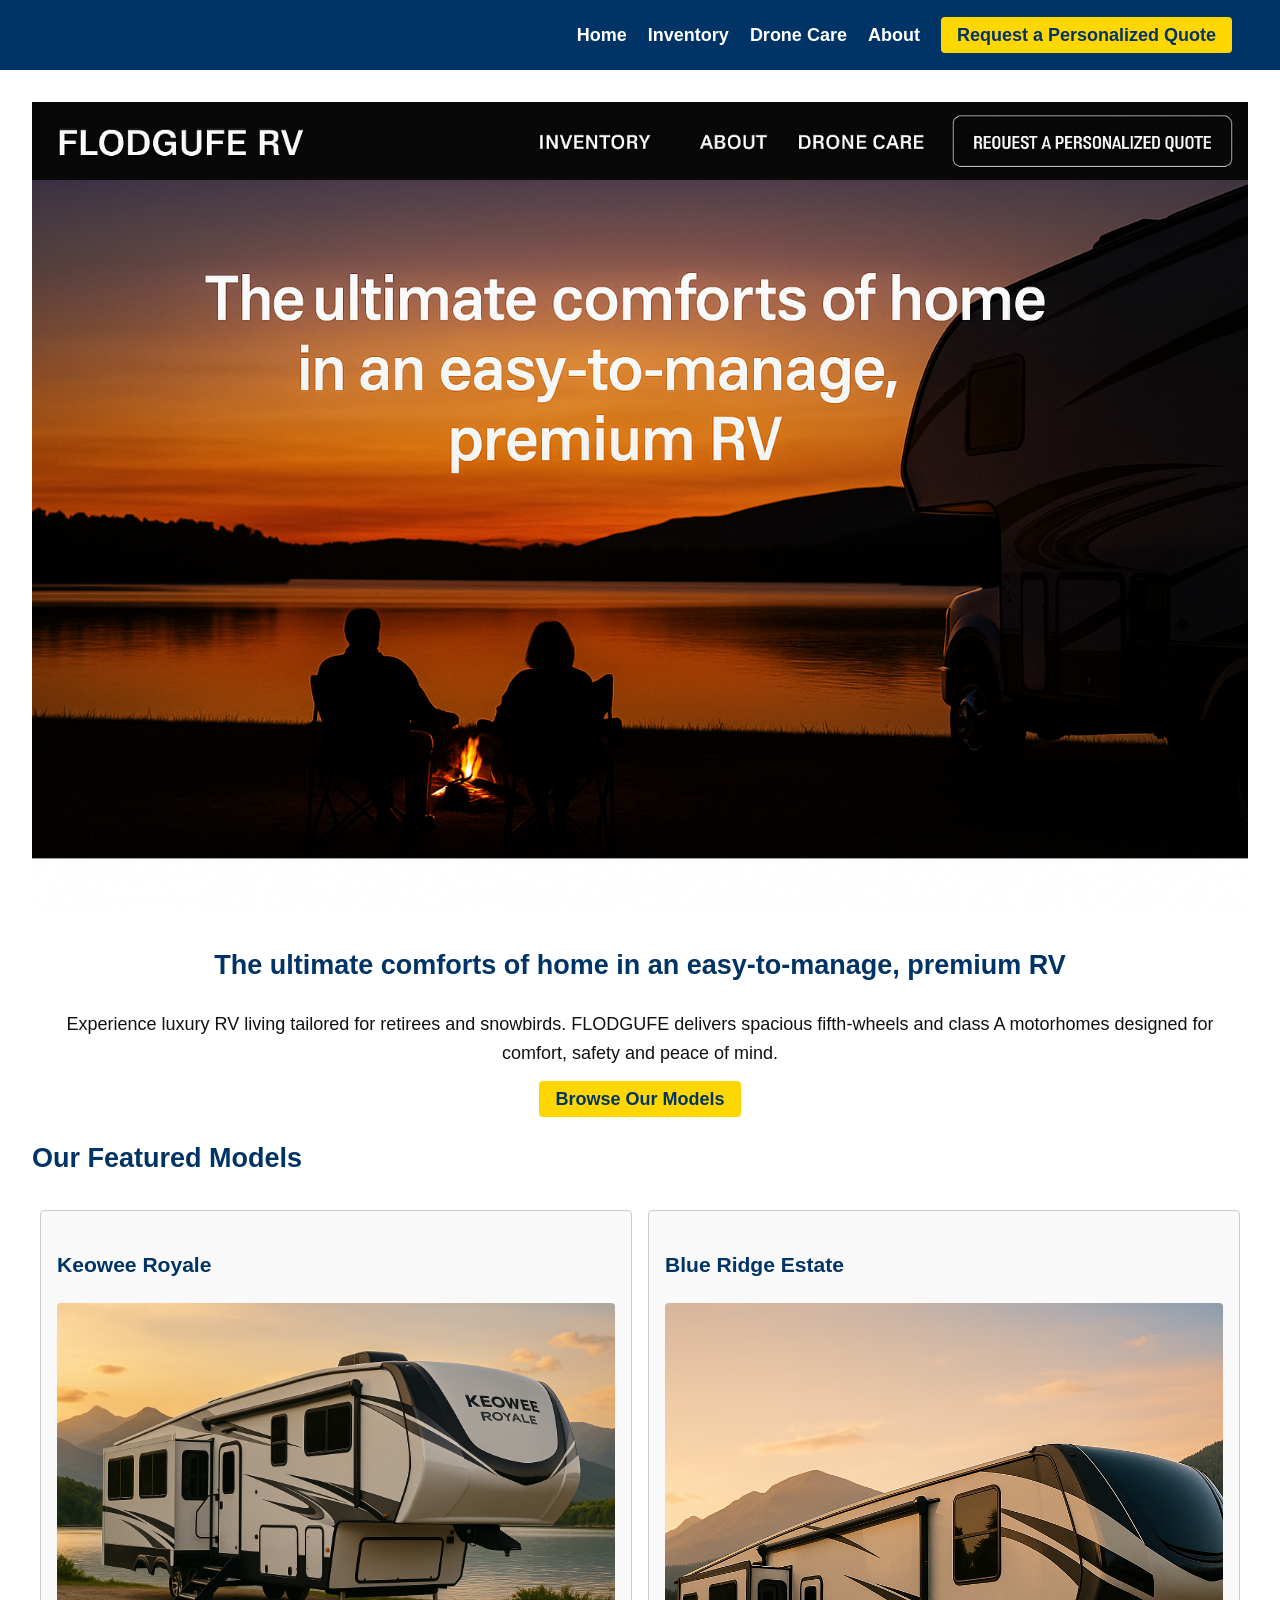
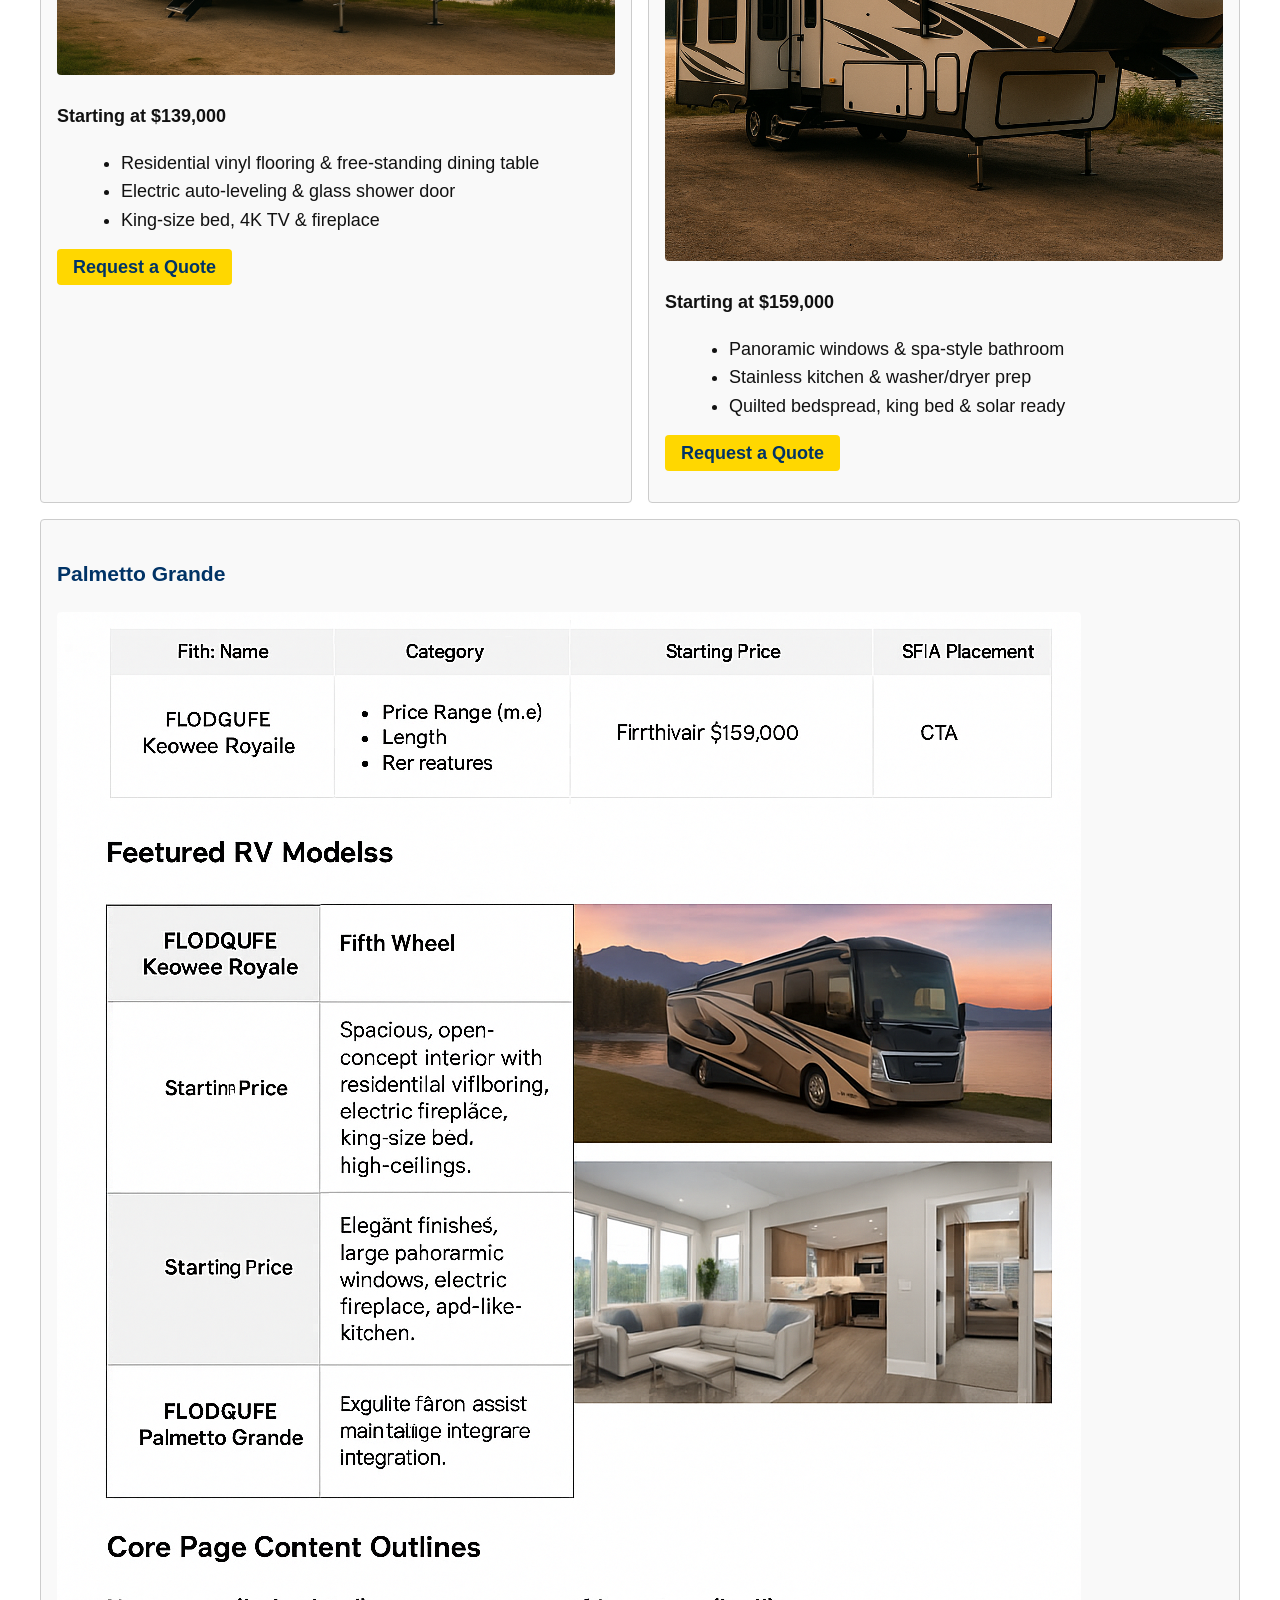
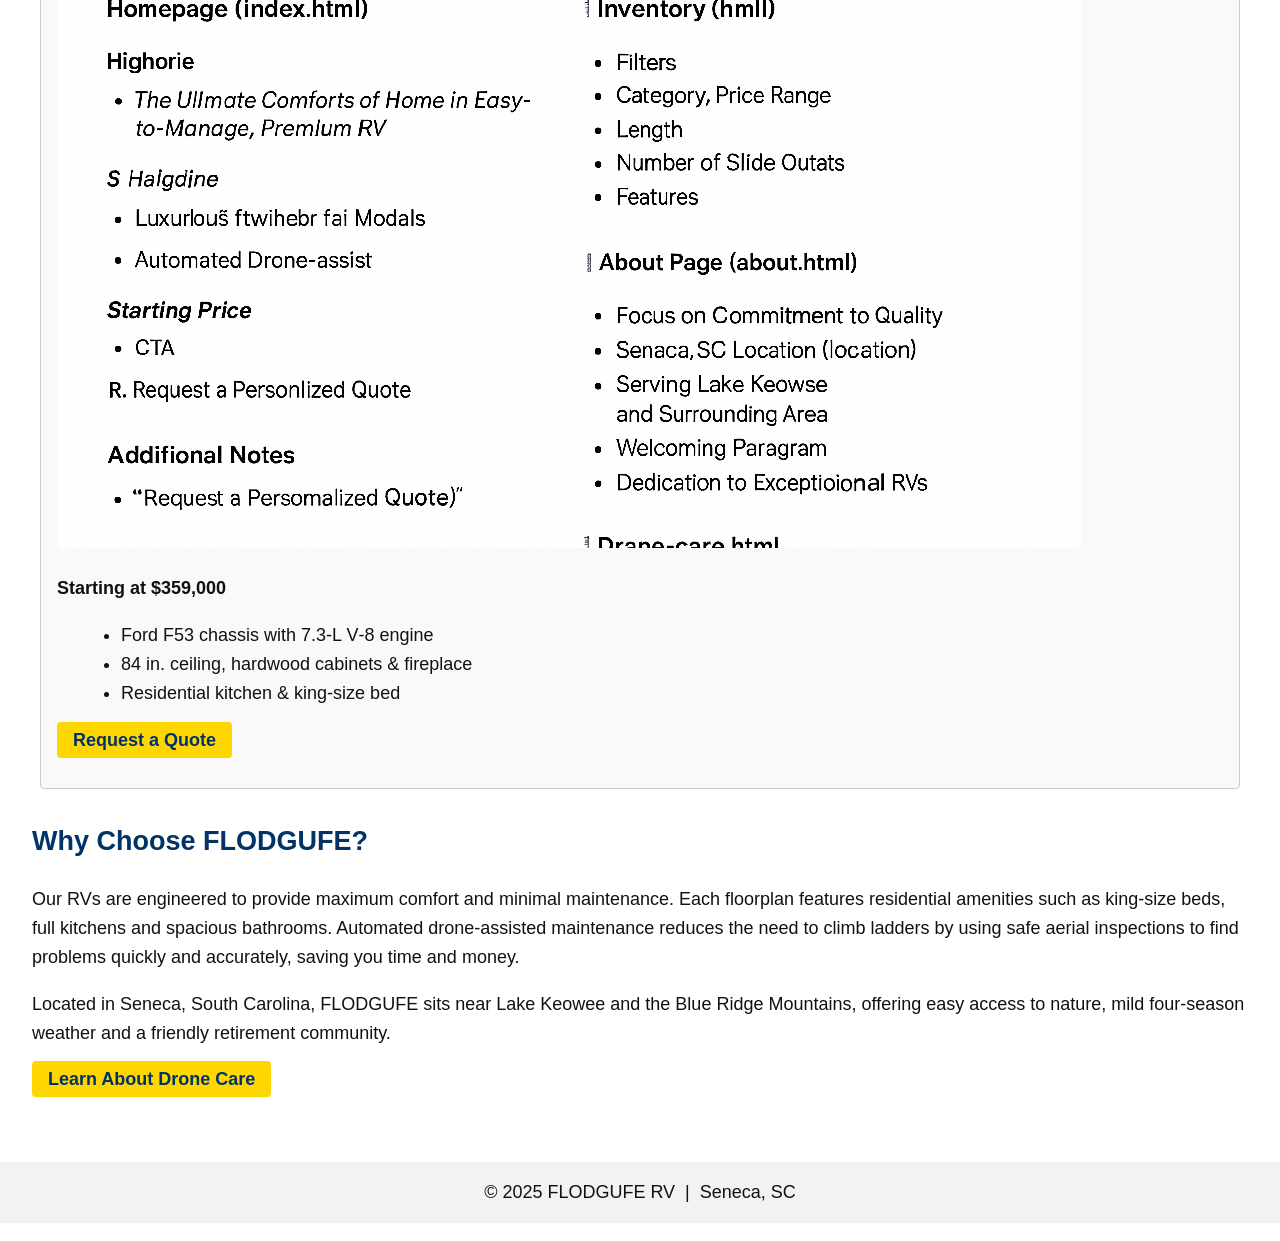
==== index.html @ bf6c9a92 "Add FLODGUFE website files" ====
<!DOCTYPE html>
<html lang="en">
<head>
    <meta charset="UTF-8">
    <meta name="viewport" content="width=device-width, initial-scale=1.0">
    <title>FLODGUFE RV – Luxury RV Dealer in Seneca, SC</title>
    <link rel="stylesheet" href="styles.css">
</head>
<body>
    <header>
        <h1>FLODGUFE RV</h1>
        <nav>
            <a href="index.html">Home</a>
            <a href="inventory.html">Inventory</a>
            <a href="drone-care.html">Drone Care</a>
            <a href="about.html">About</a>
            <a href="#quote" class="cta-button">Request a Personalized Quote</a>
        </nav>
    </header>
    <main>
        <section class="hero">
            <img src="images/hero.png" alt="Sunset over Lake Keowee with an RV silhouette">
            <h2>The ultimate comforts of home in an easy‑to‑manage, premium RV</h2>
            <p>Experience luxury RV living tailored for retirees and snowbirds. FLODGUFE delivers spacious fifth‑wheels and class A motorhomes designed for comfort, safety and peace of mind.</p>
            <p><a href="inventory.html" class="cta-button">Browse Our Models</a></p>
        </section>
        <section>
            <h2>Our Featured Models</h2>
            <div class="models">
                <div class="card">
                    <h3>Keowee Royale</h3>
                    <img src="images/keowee_exterior.png" alt="FLODGUFE Keowee Royale exterior">
                    <p><strong>Starting at $139,000</strong></p>
                    <ul class="features-list">
                        <li>Residential vinyl flooring &amp; free‑standing dining table</li>
                        <li>Electric auto‑leveling &amp; glass shower door</li>
                        <li>King‑size bed, 4K TV &amp; fireplace</li>
                    </ul>
                    <p><a href="inventory.html#keowee" class="cta-button">Request a Quote</a></p>
                </div>
                <div class="card">
                    <h3>Blue Ridge Estate</h3>
                    <img src="images/blueridge_exterior.png" alt="FLODGUFE Blue Ridge Estate exterior">
                    <p><strong>Starting at $159,000</strong></p>
                    <ul class="features-list">
                        <li>Panoramic windows &amp; spa‑style bathroom</li>
                        <li>Stainless kitchen &amp; washer/dryer prep</li>
                        <li>Quilted bedspread, king bed &amp; solar ready</li>
                    </ul>
                    <p><a href="inventory.html#blueridge" class="cta-button">Request a Quote</a></p>
                </div>
                <div class="card">
                    <h3>Palmetto Grande</h3>
                    <img src="images/palmetto_exterior.png" alt="FLODGUFE Palmetto Grande exterior">
                    <p><strong>Starting at $359,000</strong></p>
                    <ul class="features-list">
                        <li>Ford F53 chassis with 7.3‑L V‑8 engine</li>
                        <li>84 in. ceiling, hardwood cabinets &amp; fireplace</li>
                        <li>Residential kitchen &amp; king‑size bed</li>
                    </ul>
                    <p><a href="inventory.html#palmetto" class="cta-button">Request a Quote</a></p>
                </div>
            </div>
        </section>
        <section>
            <h2>Why Choose FLODGUFE?</h2>
            <p>Our RVs are engineered to provide maximum comfort and minimal maintenance. Each floorplan features residential amenities such as king‑size beds, full kitchens and spacious bathrooms. Automated drone‑assisted maintenance reduces the need to climb ladders by using safe aerial inspections to find problems quickly and accurately, saving you time and money.</p>
            <p>Located in Seneca, South Carolina, FLODGUFE sits near Lake Keowee and the Blue Ridge Mountains, offering easy access to nature, mild four‑season weather and a friendly retirement community.</p>
            <p><a href="drone-care.html" class="cta-button">Learn About Drone Care</a></p>
        </section>
    </main>
    <footer>
        <p style="text-align:center; padding:1rem; background-color:#f2f2f2;">&copy; 2025 FLODGUFE RV &nbsp;|&nbsp; Seneca, SC</p>
    </footer>
</body>
</html>
---- styles.css ----
/* FLODGUFE RV website stylesheet */

body {
  font-family: Arial, Helvetica, sans-serif;
  font-size: 18px;
  line-height: 1.6;
  color: #111;
  background-color: #fff;
  margin: 0;
  padding: 0;
}

header {
  background-color: #003366;
  color: #ffffff;
  display: flex;
  align-items: center;
  justify-content: space-between;
  padding: 1rem 2rem;
}

header h1 {
  font-size: 1.5rem;
  margin: 0;
}

nav a {
  color: #ffffff;
  margin-right: 1rem;
  text-decoration: none;
  font-weight: bold;
}

nav a:hover {
  text-decoration: underline;
}

.cta-button {
  background-color: #FFD700;
  color: #003366;
  padding: 0.5rem 1rem;
  border-radius: 4px;
  font-weight: bold;
  text-decoration: none;
}

main {
  padding: 2rem;
}

h1, h2, h3 {
  color: #003366;
}

.hero {
  text-align: center;
}

.hero img {
  max-width: 100%;
  height: auto;
}

.models {
  display: flex;
  flex-wrap: wrap;
  justify-content: space-between;
}

.card {
  flex: 1 1 30%;
  border: 1px solid #ccc;
  border-radius: 4px;
  margin: 0.5rem;
  padding: 1rem;
  background-color: #f9f9f9;
}

.card img {
  max-width: 100%;
  height: auto;
  border-radius: 4px;
}

.features-list {
  list-style-type: disc;
  margin-left: 1.5rem;
}

.filters {
  margin-bottom: 2rem;
  padding: 1rem;
  border: 1px solid #ccc;
  background-color: #f2f2f2;
}

label {
  display: block;
  margin-top: 0.5rem;
}

select, input[type="text"] {
  width: 100%;
  padding: 0.5rem;
  margin-top: 0.25rem;
}
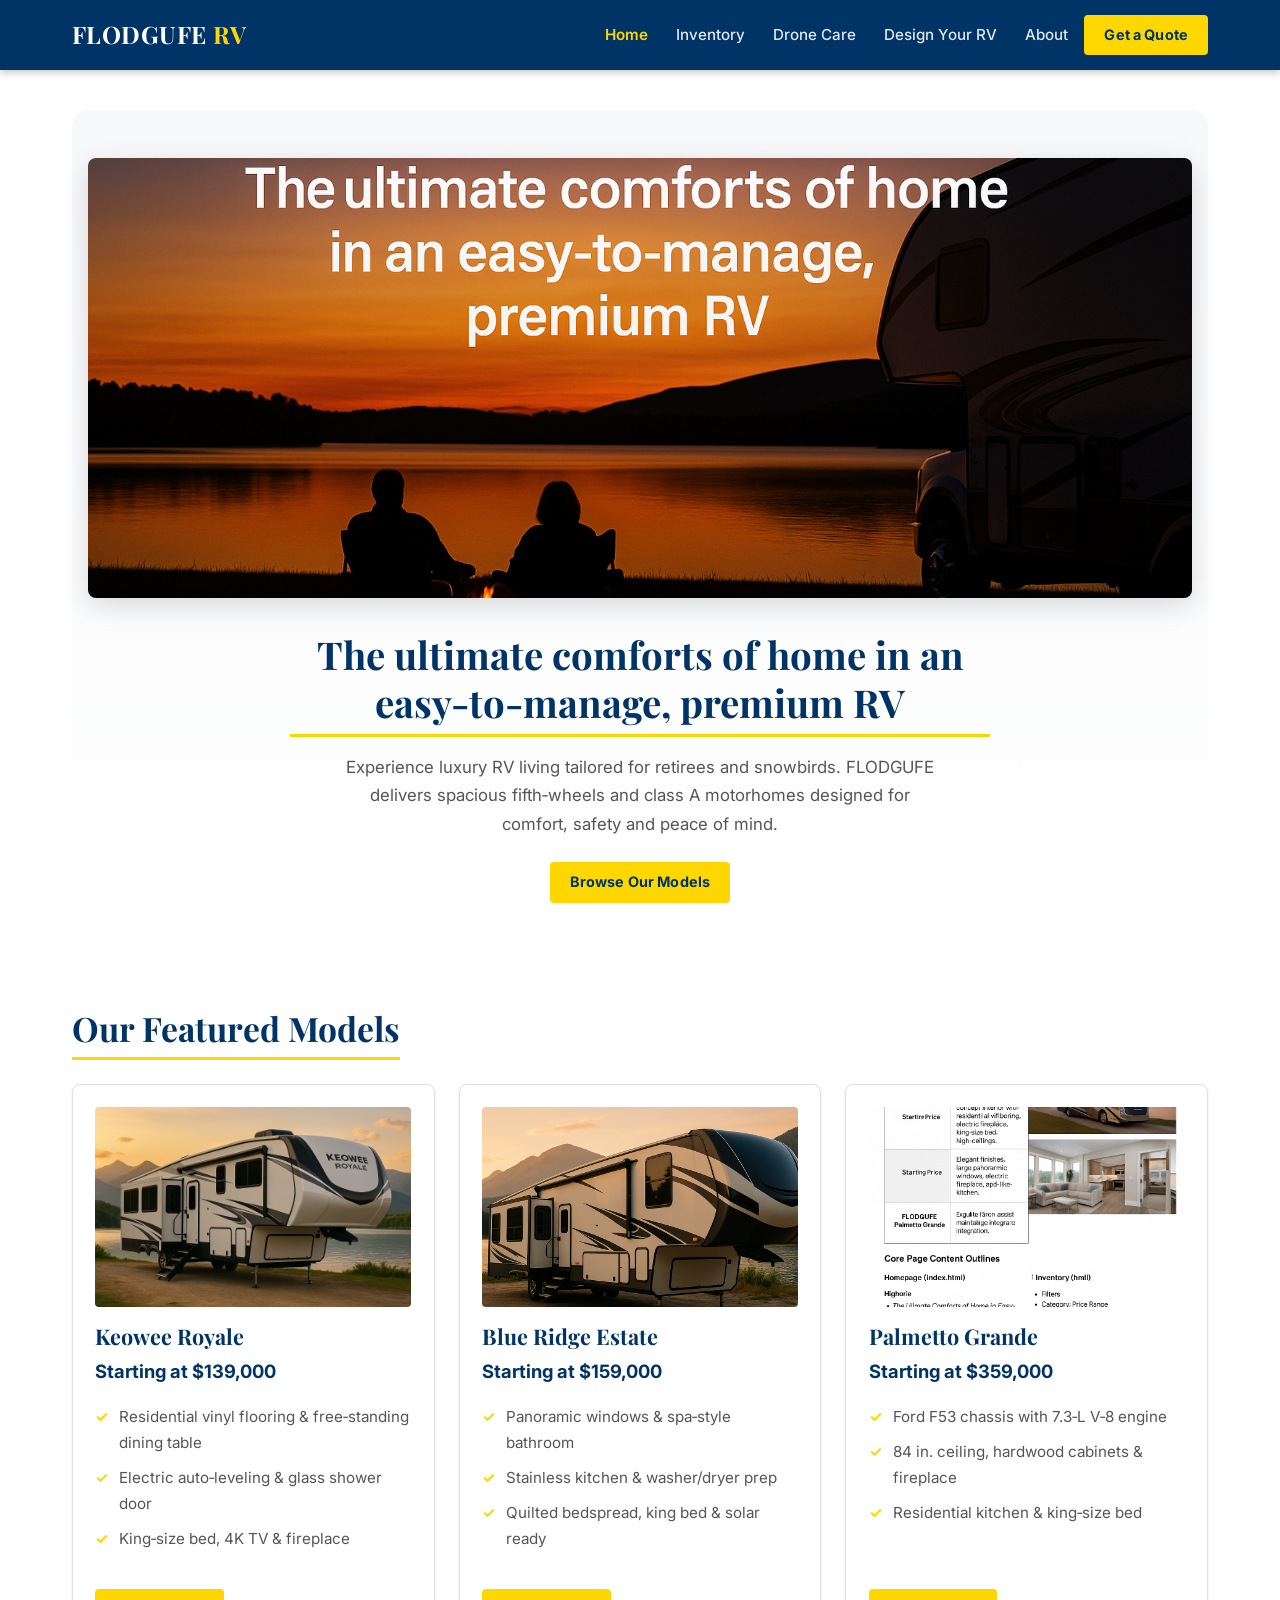
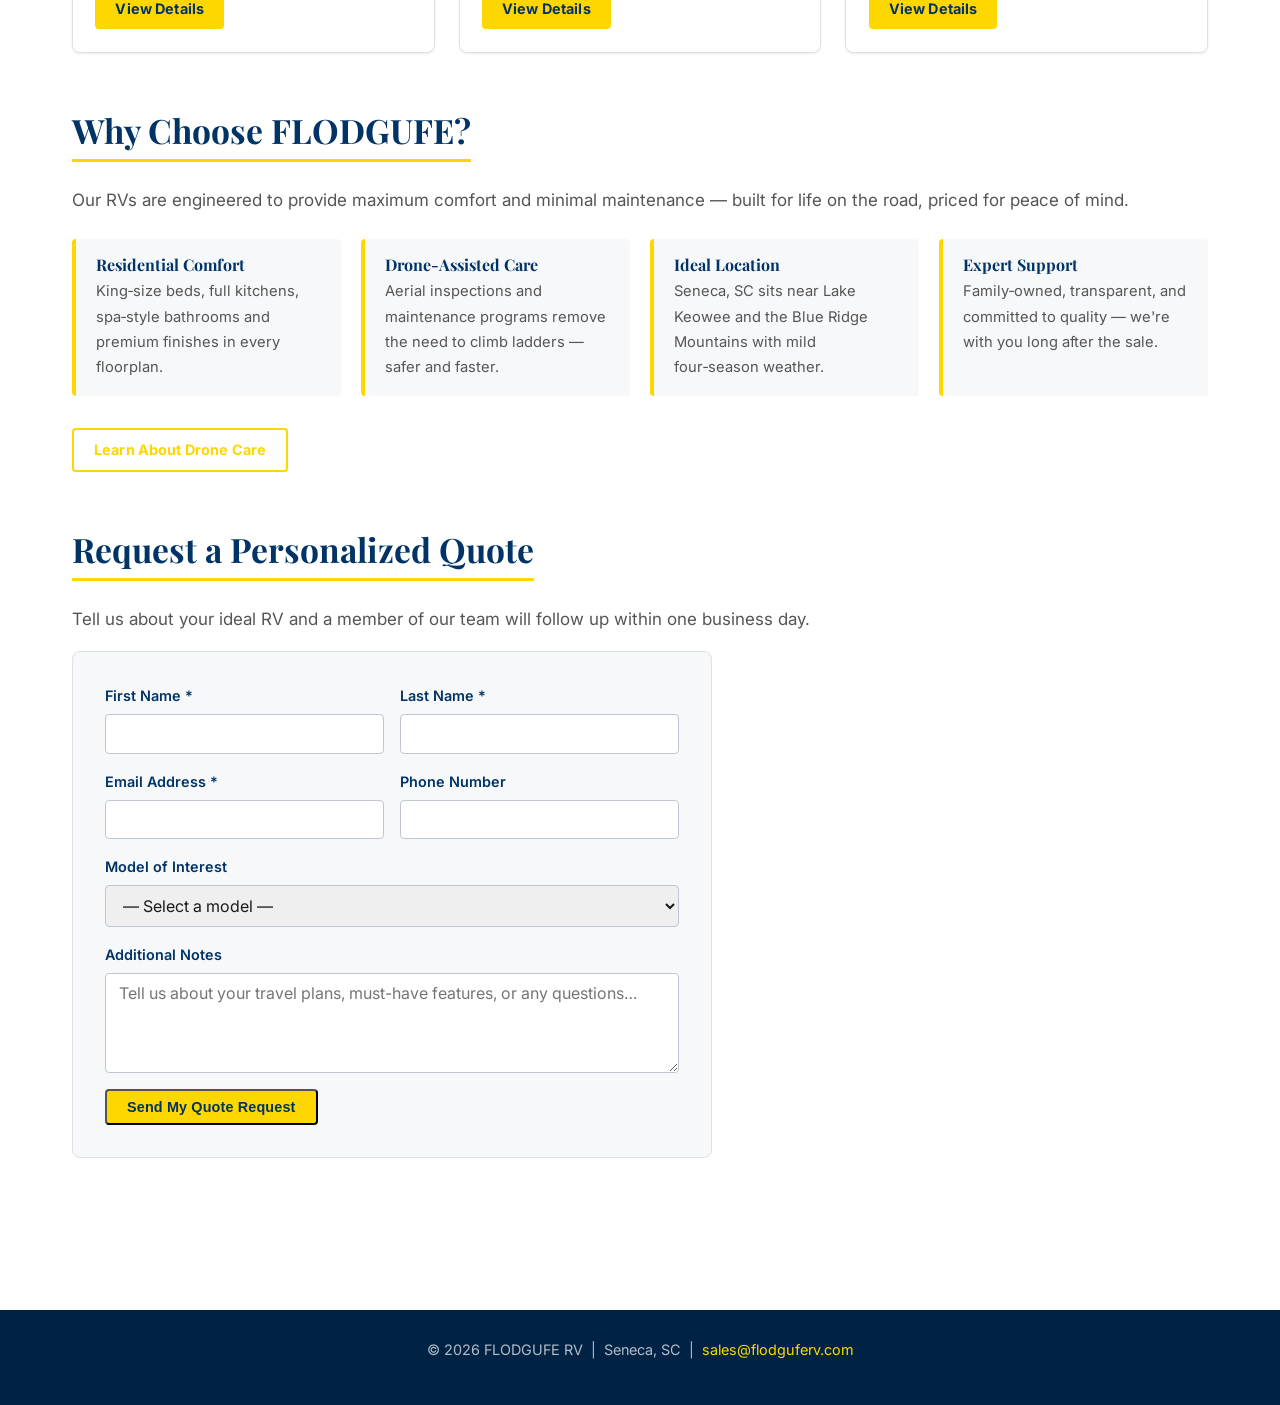
==== commit 3ab1779f: "modernizing site and fixing errors on pages" ====
--- a/index.html
+++ b/index.html
@@ -8,69 +8,143 @@
 </head>
 <body>
     <header>
-        <h1>FLODGUFE RV</h1>
-        <nav>
-            <a href="index.html">Home</a>
-            <a href="inventory.html">Inventory</a>
-            <a href="drone-care.html">Drone Care</a>
-            <a href="about.html">About</a>
-            <a href="#quote" class="cta-button">Request a Personalized Quote</a>
-        </nav>
+        <div class="header-inner">
+            <a href="index.html" class="site-logo">FLODGUFE <span>RV</span></a>
+            <nav>
+                <a href="index.html" class="active">Home</a>
+                <a href="inventory.html">Inventory</a>
+                <a href="drone-care.html">Drone Care</a>
+                <a href="design.html">Design Your RV</a>
+                <a href="about.html">About</a>
+                <a href="#quote" class="cta-button">Get a Quote</a>
+            </nav>
+        </div>
     </header>
+
     <main>
         <section class="hero">
             <img src="images/hero.png" alt="Sunset over Lake Keowee with an RV silhouette">
             <h2>The ultimate comforts of home in an easy‑to‑manage, premium RV</h2>
-            <p>Experience luxury RV living tailored for retirees and snowbirds. FLODGUFE delivers spacious fifth‑wheels and class A motorhomes designed for comfort, safety and peace of mind.</p>
-            <p><a href="inventory.html" class="cta-button">Browse Our Models</a></p>
+            <p>Experience luxury RV living tailored for retirees and snowbirds. FLODGUFE delivers spacious fifth‑wheels and class A motorhomes designed for comfort, safety and peace of mind.</p>
+            <a href="inventory.html" class="cta-button">Browse Our Models</a>
         </section>
+
         <section>
             <h2>Our Featured Models</h2>
             <div class="models">
                 <div class="card">
-                    <h3>Keowee Royale</h3>
                     <img src="images/keowee_exterior.png" alt="FLODGUFE Keowee Royale exterior">
-                    <p><strong>Starting at $139,000</strong></p>
+                    <h3>Keowee Royale</h3>
+                    <p class="card-price">Starting at $139,000</p>
                     <ul class="features-list">
                         <li>Residential vinyl flooring &amp; free‑standing dining table</li>
                         <li>Electric auto‑leveling &amp; glass shower door</li>
                         <li>King‑size bed, 4K TV &amp; fireplace</li>
                     </ul>
-                    <p><a href="inventory.html#keowee" class="cta-button">Request a Quote</a></p>
+                    <div class="card-footer">
+                        <a href="inventory.html#keowee" class="cta-button">View Details</a>
+                    </div>
                 </div>
                 <div class="card">
-                    <h3>Blue Ridge Estate</h3>
                     <img src="images/blueridge_exterior.png" alt="FLODGUFE Blue Ridge Estate exterior">
-                    <p><strong>Starting at $159,000</strong></p>
+                    <h3>Blue Ridge Estate</h3>
+                    <p class="card-price">Starting at $159,000</p>
                     <ul class="features-list">
                         <li>Panoramic windows &amp; spa‑style bathroom</li>
                         <li>Stainless kitchen &amp; washer/dryer prep</li>
                         <li>Quilted bedspread, king bed &amp; solar ready</li>
                     </ul>
-                    <p><a href="inventory.html#blueridge" class="cta-button">Request a Quote</a></p>
+                    <div class="card-footer">
+                        <a href="inventory.html#blueridge" class="cta-button">View Details</a>
+                    </div>
                 </div>
                 <div class="card">
-                    <h3>Palmetto Grande</h3>
                     <img src="images/palmetto_exterior.png" alt="FLODGUFE Palmetto Grande exterior">
-                    <p><strong>Starting at $359,000</strong></p>
+                    <h3>Palmetto Grande</h3>
+                    <p class="card-price">Starting at $359,000</p>
                     <ul class="features-list">
-                        <li>Ford F53 chassis with 7.3‑L V‑8 engine</li>
-                        <li>84 in. ceiling, hardwood cabinets &amp; fireplace</li>
+                        <li>Ford F53 chassis with 7.3‑L V‑8 engine</li>
+                        <li>84 in. ceiling, hardwood cabinets &amp; fireplace</li>
                         <li>Residential kitchen &amp; king‑size bed</li>
                     </ul>
-                    <p><a href="inventory.html#palmetto" class="cta-button">Request a Quote</a></p>
+                    <div class="card-footer">
+                        <a href="inventory.html#palmetto" class="cta-button">View Details</a>
+                    </div>
                 </div>
             </div>
         </section>
+
         <section>
             <h2>Why Choose FLODGUFE?</h2>
-            <p>Our RVs are engineered to provide maximum comfort and minimal maintenance. Each floorplan features residential amenities such as king‑size beds, full kitchens and spacious bathrooms. Automated drone‑assisted maintenance reduces the need to climb ladders by using safe aerial inspections to find problems quickly and accurately, saving you time and money.</p>
-            <p>Located in Seneca, South Carolina, FLODGUFE sits near Lake Keowee and the Blue Ridge Mountains, offering easy access to nature, mild four‑season weather and a friendly retirement community.</p>
-            <p><a href="drone-care.html" class="cta-button">Learn About Drone Care</a></p>
+            <p class="text-muted">Our RVs are engineered to provide maximum comfort and minimal maintenance — built for life on the road, priced for peace of mind.</p>
+            <div class="why-grid">
+                <div class="why-item">
+                    <h3>Residential Comfort</h3>
+                    <p>King‑size beds, full kitchens, spa‑style bathrooms and premium finishes in every floorplan.</p>
+                </div>
+                <div class="why-item">
+                    <h3>Drone‑Assisted Care</h3>
+                    <p>Aerial inspections and maintenance programs remove the need to climb ladders — safer and faster.</p>
+                </div>
+                <div class="why-item">
+                    <h3>Ideal Location</h3>
+                    <p>Seneca, SC sits near Lake Keowee and the Blue Ridge Mountains with mild four‑season weather.</p>
+                </div>
+                <div class="why-item">
+                    <h3>Expert Support</h3>
+                    <p>Family‑owned, transparent, and committed to quality — we're with you long after the sale.</p>
+                </div>
+            </div>
+            <p class="mt-2">
+                <a href="drone-care.html" class="cta-button cta-outline">Learn About Drone Care</a>
+            </p>
+        </section>
+
+        <section id="quote">
+            <h2>Request a Personalized Quote</h2>
+            <p class="text-muted">Tell us about your ideal RV and a member of our team will follow up within one business day.</p>
+            <form class="quote-form" action="mailto:sales@flodguferv.com" method="post" enctype="text/plain">
+                <div class="form-row">
+                    <div class="form-group">
+                        <label for="first-name">First Name <span aria-hidden="true">*</span></label>
+                        <input type="text" id="first-name" name="first-name" required autocomplete="given-name">
+                    </div>
+                    <div class="form-group">
+                        <label for="last-name">Last Name <span aria-hidden="true">*</span></label>
+                        <input type="text" id="last-name" name="last-name" required autocomplete="family-name">
+                    </div>
+                </div>
+                <div class="form-row">
+                    <div class="form-group">
+                        <label for="email">Email Address <span aria-hidden="true">*</span></label>
+                        <input type="email" id="email" name="email" required autocomplete="email">
+                    </div>
+                    <div class="form-group">
+                        <label for="phone">Phone Number</label>
+                        <input type="tel" id="phone" name="phone" autocomplete="tel">
+                    </div>
+                </div>
+                <div class="form-group">
+                    <label for="model-interest">Model of Interest</label>
+                    <select id="model-interest" name="model-interest">
+                        <option value="">— Select a model —</option>
+                        <option value="keowee">Keowee Royale (Fifth Wheel, from $139,000)</option>
+                        <option value="blueridge">Blue Ridge Estate (Fifth Wheel, from $159,000)</option>
+                        <option value="palmetto">Palmetto Grande (Class A, from $359,000)</option>
+                        <option value="unsure">Not sure yet</option>
+                    </select>
+                </div>
+                <div class="form-group">
+                    <label for="notes">Additional Notes</label>
+                    <textarea id="notes" name="notes" placeholder="Tell us about your travel plans, must-have features, or any questions…"></textarea>
+                </div>
+                <button type="submit" class="cta-button">Send My Quote Request</button>
+            </form>
         </section>
     </main>
+
     <footer>
-        <p style="text-align:center; padding:1rem; background-color:#f2f2f2;">&copy; 2025 FLODGUFE RV &nbsp;|&nbsp; Seneca, SC</p>
+        <p>&copy; 2026 FLODGUFE RV &nbsp;|&nbsp; Seneca, SC &nbsp;|&nbsp; <a href="mailto:sales@flodguferv.com">sales@flodguferv.com</a></p>
     </footer>
 </body>
-</html>+</html>
--- a/styles.css
+++ b/styles.css
@@ -1,106 +1,644 @@
-/* FLODGUFE RV website stylesheet */
+/* ============================================================
+   FLODGUFE RV — Main Stylesheet
+   Modern refresh: CSS custom properties, Google Fonts,
+   smooth transitions, responsive layout, accessible focus styles
+   ============================================================ */
+
+@import url('https://fonts.googleapis.com/css2?family=Playfair+Display:wght@600;700&family=Inter:wght@400;500;600&display=swap');
+
+/* ── Custom Properties ── */
+:root {
+  --color-navy:        #003366;
+  --color-navy-dark:   #002244;
+  --color-navy-light:  #004488;
+  --color-gold:        #FFD700;
+  --color-gold-hover:  #e6c200;
+  --color-text:        #1a1a1a;
+  --color-text-muted:  #555;
+  --color-bg:          #ffffff;
+  --color-bg-light:    #f7f8fa;
+  --color-bg-card:     #ffffff;
+  --color-border:      #dde1e7;
+  --color-border-dark: #c0c6d0;
+
+  --font-heading: 'Playfair Display', Georgia, serif;
+  --font-body:    'Inter', Arial, Helvetica, sans-serif;
+
+  --radius-sm:  4px;
+  --radius-md:  8px;
+  --radius-lg:  16px;
+
+  --shadow-sm:  0 1px 3px rgba(0,0,0,0.08);
+  --shadow-md:  0 4px 12px rgba(0,0,0,0.10);
+  --shadow-lg:  0 8px 28px rgba(0,0,0,0.14);
+
+  --transition: 0.2s ease;
+
+  --max-width: 1200px;
+}
+
+/* ── Reset & Base ── */
+*, *::before, *::after {
+  box-sizing: border-box;
+}
+
+html {
+  scroll-behavior: smooth;
+}
 
 body {
-  font-family: Arial, Helvetica, sans-serif;
-  font-size: 18px;
-  line-height: 1.6;
-  color: #111;
-  background-color: #fff;
+  font-family: var(--font-body);
+  font-size: 17px;
+  line-height: 1.7;
+  color: var(--color-text);
+  background-color: var(--color-bg);
   margin: 0;
   padding: 0;
 }
 
+img {
+  display: block;
+  max-width: 100%;
+  height: auto;
+}
+
+a {
+  color: var(--color-navy);
+  transition: color var(--transition);
+}
+
+a:focus-visible {
+  outline: 3px solid var(--color-gold);
+  outline-offset: 3px;
+  border-radius: var(--radius-sm);
+}
+
+/* ── Typography ── */
+h1, h2, h3, h4 {
+  font-family: var(--font-heading);
+  color: var(--color-navy);
+  line-height: 1.25;
+  margin-top: 0;
+}
+
+h1 { font-size: clamp(1.4rem, 3vw, 1.75rem); }
+h2 { font-size: clamp(1.5rem, 3.5vw, 2.1rem); margin-bottom: 1rem; }
+h3 { font-size: clamp(1.1rem, 2.5vw, 1.35rem); margin-bottom: 0.5rem; }
+
+p { margin-top: 0; }
+
+/* ── Header & Navigation ── */
 header {
-  background-color: #003366;
-  color: #ffffff;
+  background-color: var(--color-navy);
+  color: #fff;
+  position: sticky;
+  top: 0;
+  z-index: 100;
+  box-shadow: 0 2px 8px rgba(0,0,0,0.25);
+}
+
+.header-inner {
+  max-width: var(--max-width);
+  margin: 0 auto;
+  padding: 0.9rem 2rem;
   display: flex;
   align-items: center;
   justify-content: space-between;
-  padding: 1rem 2rem;
-}
-
-header h1 {
+  gap: 1rem;
+}
+
+.site-logo {
+  font-family: var(--font-heading);
   font-size: 1.5rem;
-  margin: 0;
+  font-weight: 700;
+  color: #fff;
+  text-decoration: none;
+  letter-spacing: 0.02em;
+  white-space: nowrap;
+}
+
+.site-logo span {
+  color: var(--color-gold);
+}
+
+nav {
+  display: flex;
+  align-items: center;
+  gap: 0.25rem;
+  flex-wrap: wrap;
 }
 
 nav a {
-  color: #ffffff;
-  margin-right: 1rem;
+  color: rgba(255,255,255,0.88);
   text-decoration: none;
-  font-weight: bold;
+  font-weight: 500;
+  font-size: 0.95rem;
+  padding: 0.4rem 0.75rem;
+  border-radius: var(--radius-sm);
+  transition: color var(--transition), background-color var(--transition);
 }
 
 nav a:hover {
-  text-decoration: underline;
-}
-
+  color: #fff;
+  background-color: rgba(255,255,255,0.12);
+}
+
+nav a.active {
+  color: var(--color-gold);
+  font-weight: 600;
+}
+
+/* ── CTA Button ── */
 .cta-button {
-  background-color: #FFD700;
-  color: #003366;
-  padding: 0.5rem 1rem;
-  border-radius: 4px;
-  font-weight: bold;
+  display: inline-block;
+  background-color: var(--color-gold);
+  color: var(--color-navy) !important;
+  padding: 0.5rem 1.25rem;
+  border-radius: var(--radius-sm);
+  font-weight: 700;
+  font-size: 0.9rem;
   text-decoration: none;
-}
-
+  letter-spacing: 0.01em;
+  transition: background-color var(--transition), box-shadow var(--transition), transform var(--transition);
+  white-space: nowrap;
+}
+
+.cta-button:hover {
+  background-color: var(--color-gold-hover);
+  box-shadow: var(--shadow-md);
+  transform: translateY(-1px);
+}
+
+.cta-button:active {
+  transform: translateY(0);
+}
+
+.cta-button.cta-outline {
+  background-color: transparent;
+  border: 2px solid var(--color-gold);
+  color: var(--color-gold) !important;
+}
+
+.cta-button.cta-outline:hover {
+  background-color: var(--color-gold);
+  color: var(--color-navy) !important;
+}
+
+/* ── Page Wrapper ── */
 main {
-  padding: 2rem;
-}
-
-h1, h2, h3 {
-  color: #003366;
-}
-
+  max-width: var(--max-width);
+  margin: 0 auto;
+  padding: 2.5rem 2rem 4rem;
+}
+
+/* ── Hero Section ── */
 .hero {
   text-align: center;
+  padding: 3rem 1rem 3.5rem;
+  background: linear-gradient(180deg, var(--color-bg-light) 0%, #fff 100%);
+  border-radius: var(--radius-lg);
+  margin-bottom: 3rem;
 }
 
 .hero img {
-  max-width: 100%;
-  height: auto;
-}
-
+  margin: 0 auto 2rem;
+  border-radius: var(--radius-md);
+  box-shadow: var(--shadow-lg);
+  max-height: 440px;
+  object-fit: cover;
+  width: 100%;
+}
+
+.hero h2 {
+  font-size: clamp(1.6rem, 4vw, 2.4rem);
+  max-width: 700px;
+  margin: 0 auto 1rem;
+}
+
+.hero p {
+  max-width: 600px;
+  margin: 0 auto 1.5rem;
+  color: var(--color-text-muted);
+  font-size: 1.05rem;
+}
+
+/* ── Section spacing ── */
+section {
+  margin-bottom: 3.5rem;
+}
+
+section > h2 {
+  border-bottom: 3px solid var(--color-gold);
+  padding-bottom: 0.5rem;
+  display: inline-block;
+  margin-bottom: 1.5rem;
+}
+
+/* ── Model Cards Grid ── */
 .models {
+  display: grid;
+  grid-template-columns: repeat(auto-fit, minmax(280px, 1fr));
+  gap: 1.5rem;
+}
+
+/* ── Cards ── */
+.card {
+  background-color: var(--color-bg-card);
+  border: 1px solid var(--color-border);
+  border-radius: var(--radius-md);
+  padding: 1.4rem;
+  box-shadow: var(--shadow-sm);
+  transition: box-shadow var(--transition), transform var(--transition);
   display: flex;
-  flex-wrap: wrap;
-  justify-content: space-between;
-}
-
-.card {
-  flex: 1 1 30%;
-  border: 1px solid #ccc;
-  border-radius: 4px;
-  margin: 0.5rem;
-  padding: 1rem;
-  background-color: #f9f9f9;
+  flex-direction: column;
+}
+
+.card:hover {
+  box-shadow: var(--shadow-lg);
+  transform: translateY(-3px);
 }
 
 .card img {
-  max-width: 100%;
-  height: auto;
-  border-radius: 4px;
-}
-
+  border-radius: var(--radius-sm);
+  margin-bottom: 1rem;
+  width: 100%;
+  object-fit: cover;
+  max-height: 200px;
+}
+
+.card h3 {
+  margin-bottom: 0.35rem;
+}
+
+.card .card-price {
+  font-size: 1.15rem;
+  font-weight: 700;
+  color: var(--color-navy);
+  margin-bottom: 0.75rem;
+}
+
+.card .card-footer {
+  margin-top: auto;
+  padding-top: 1rem;
+}
+
+/* ── Feature List ── */
 .features-list {
-  list-style-type: disc;
-  margin-left: 1.5rem;
-}
-
+  list-style: none;
+  padding: 0;
+  margin: 0 0 1rem;
+}
+
+.features-list li {
+  padding: 0.3rem 0 0.3rem 1.5rem;
+  position: relative;
+  font-size: 0.95rem;
+  color: var(--color-text-muted);
+}
+
+.features-list li::before {
+  content: '✓';
+  position: absolute;
+  left: 0;
+  color: var(--color-gold);
+  font-weight: 700;
+}
+
+/* ── Why Choose section ── */
+.why-grid {
+  display: grid;
+  grid-template-columns: repeat(auto-fit, minmax(220px, 1fr));
+  gap: 1.25rem;
+  margin-top: 1.5rem;
+}
+
+.why-item {
+  background: var(--color-bg-light);
+  border-left: 4px solid var(--color-gold);
+  border-radius: var(--radius-sm);
+  padding: 1rem 1.25rem;
+}
+
+.why-item h3 {
+  font-size: 1rem;
+  margin-bottom: 0.3rem;
+}
+
+.why-item p {
+  font-size: 0.92rem;
+  color: var(--color-text-muted);
+  margin: 0;
+}
+
+/* ── Inventory Filters ── */
 .filters {
+  background: var(--color-bg-light);
+  border: 1px solid var(--color-border);
+  border-radius: var(--radius-md);
+  padding: 1.25rem 1.5rem;
   margin-bottom: 2rem;
-  padding: 1rem;
-  border: 1px solid #ccc;
-  background-color: #f2f2f2;
-}
-
-label {
+  display: grid;
+  grid-template-columns: repeat(auto-fit, minmax(160px, 1fr));
+  gap: 0.75rem 1.25rem;
+  align-items: end;
+}
+
+.filters .filter-group {
+  display: flex;
+  flex-direction: column;
+  gap: 0.3rem;
+}
+
+.filters label {
+  font-size: 0.85rem;
+  font-weight: 600;
+  color: var(--color-navy);
+  text-transform: uppercase;
+  letter-spacing: 0.04em;
+  margin: 0;
   display: block;
-  margin-top: 0.5rem;
-}
-
-select, input[type="text"] {
+}
+
+.filters select {
   width: 100%;
-  padding: 0.5rem;
-  margin-top: 0.25rem;
-}+  padding: 0.5rem 0.75rem;
+  border: 1px solid var(--color-border-dark);
+  border-radius: var(--radius-sm);
+  background: #fff;
+  font-family: var(--font-body);
+  font-size: 0.95rem;
+  color: var(--color-text);
+  cursor: pointer;
+  transition: border-color var(--transition), box-shadow var(--transition);
+  margin: 0;
+}
+
+.filters select:focus {
+  outline: none;
+  border-color: var(--color-navy);
+  box-shadow: 0 0 0 3px rgba(0,51,102,0.15);
+}
+
+.filters-note {
+  font-size: 0.85rem;
+  color: var(--color-text-muted);
+  font-style: italic;
+  grid-column: 1 / -1;
+  margin: 0;
+}
+
+/* ── Inventory cards layout ── */
+.inventory-list {
+  display: flex;
+  flex-direction: column;
+  gap: 2rem;
+}
+
+.inventory-list .card {
+  flex-direction: row;
+  gap: 1.5rem;
+  align-items: flex-start;
+}
+
+.inventory-list .card img {
+  width: 260px;
+  min-width: 200px;
+  max-height: 180px;
+  flex-shrink: 0;
+  margin-bottom: 0;
+}
+
+.inventory-list .card-body {
+  flex: 1;
+}
+
+/* ── Quote Form Anchor ── */
+#quote {
+  scroll-margin-top: 80px;
+}
+
+/* ── Quote / Contact Form ── */
+.quote-form {
+  background: var(--color-bg-light);
+  border: 1px solid var(--color-border);
+  border-radius: var(--radius-md);
+  padding: 2rem;
+  max-width: 640px;
+}
+
+.quote-form h2 {
+  margin-bottom: 1.25rem;
+}
+
+.form-row {
+  display: grid;
+  grid-template-columns: 1fr 1fr;
+  gap: 1rem;
+}
+
+.form-group {
+  display: flex;
+  flex-direction: column;
+  gap: 0.35rem;
+  margin-bottom: 1rem;
+}
+
+.form-group label {
+  font-weight: 600;
+  font-size: 0.9rem;
+  color: var(--color-navy);
+}
+
+.form-group input,
+.form-group select,
+.form-group textarea {
+  padding: 0.55rem 0.8rem;
+  border: 1px solid var(--color-border-dark);
+  border-radius: var(--radius-sm);
+  font-family: var(--font-body);
+  font-size: 1rem;
+  color: var(--color-text);
+  transition: border-color var(--transition), box-shadow var(--transition);
+  width: 100%;
+}
+
+.form-group input:focus,
+.form-group select:focus,
+.form-group textarea:focus {
+  outline: none;
+  border-color: var(--color-navy);
+  box-shadow: 0 0 0 3px rgba(0,51,102,0.15);
+}
+
+.form-group textarea {
+  resize: vertical;
+  min-height: 100px;
+}
+
+/* ── Drone Care page ── */
+.drone-benefits {
+  display: grid;
+  grid-template-columns: repeat(auto-fit, minmax(220px, 1fr));
+  gap: 1.25rem;
+  margin: 1.5rem 0;
+}
+
+.drone-benefit-item {
+  background: var(--color-bg-light);
+  border-top: 3px solid var(--color-gold);
+  border-radius: var(--radius-sm);
+  padding: 1rem 1.25rem;
+}
+
+.drone-benefit-item strong {
+  display: block;
+  color: var(--color-navy);
+  margin-bottom: 0.25rem;
+}
+
+.faq-item {
+  border-bottom: 1px solid var(--color-border);
+  padding: 1rem 0;
+}
+
+.faq-item:last-of-type {
+  border-bottom: none;
+}
+
+.faq-item p:first-child {
+  font-weight: 600;
+  color: var(--color-navy);
+  margin-bottom: 0.35rem;
+}
+
+.faq-item p:last-child {
+  color: var(--color-text-muted);
+  margin: 0;
+}
+
+/* ── About page ── */
+.about-content {
+  max-width: 780px;
+}
+
+.about-content p {
+  font-size: 1.05rem;
+  color: var(--color-text-muted);
+  margin-bottom: 1.25rem;
+}
+
+/* ── Page Hero (inner pages) ── */
+.page-hero {
+  background: linear-gradient(135deg, var(--color-navy) 0%, var(--color-navy-light) 100%);
+  color: #fff;
+  padding: 3rem 2rem;
+  margin: -2.5rem -2rem 2.5rem;
+  border-radius: 0 0 var(--radius-lg) var(--radius-lg);
+}
+
+.page-hero h2 {
+  color: #fff;
+  margin-bottom: 0.5rem;
+  font-size: clamp(1.6rem, 4vw, 2.2rem);
+}
+
+.page-hero p {
+  color: rgba(255,255,255,0.82);
+  max-width: 600px;
+  margin: 0;
+  font-size: 1.05rem;
+}
+
+/* ── Badge ── */
+.badge {
+  display: inline-block;
+  background: var(--color-gold);
+  color: var(--color-navy);
+  font-size: 0.75rem;
+  font-weight: 700;
+  padding: 0.2rem 0.6rem;
+  border-radius: 99px;
+  text-transform: uppercase;
+  letter-spacing: 0.05em;
+  vertical-align: middle;
+  margin-left: 0.4rem;
+}
+
+/* ── Footer ── */
+footer {
+  background-color: var(--color-navy-dark);
+  color: rgba(255,255,255,0.7);
+  text-align: center;
+  padding: 1.75rem 2rem;
+  font-size: 0.9rem;
+  margin-top: 2rem;
+}
+
+footer a {
+  color: var(--color-gold);
+  text-decoration: none;
+}
+
+footer a:hover {
+  text-decoration: underline;
+}
+
+/* ── Utilities ── */
+.text-center { text-align: center; }
+.text-muted   { color: var(--color-text-muted); }
+.mt-1 { margin-top: 1rem; }
+.mt-2 { margin-top: 2rem; }
+.mb-0 { margin-bottom: 0; }
+
+/* ── Responsive ── */
+@media (max-width: 900px) {
+  .inventory-list .card {
+    flex-direction: column;
+  }
+  .inventory-list .card img {
+    width: 100%;
+    min-width: unset;
+    max-height: 220px;
+  }
+}
+
+@media (max-width: 700px) {
+  .header-inner {
+    flex-direction: column;
+    align-items: flex-start;
+    padding: 0.75rem 1.25rem;
+  }
+
+  nav {
+    gap: 0.1rem;
+  }
+
+  nav a {
+    font-size: 0.88rem;
+    padding: 0.35rem 0.5rem;
+  }
+
+  main {
+    padding: 1.5rem 1.25rem 3rem;
+  }
+
+  .page-hero {
+    margin: -1.5rem -1.25rem 2rem;
+    padding: 2rem 1.25rem;
+    border-radius: 0;
+  }
+
+  .form-row {
+    grid-template-columns: 1fr;
+  }
+
+  .hero {
+    padding: 2rem 0.75rem;
+  }
+}
+
+@media (max-width: 480px) {
+  .filters {
+    grid-template-columns: 1fr 1fr;
+  }
+}
